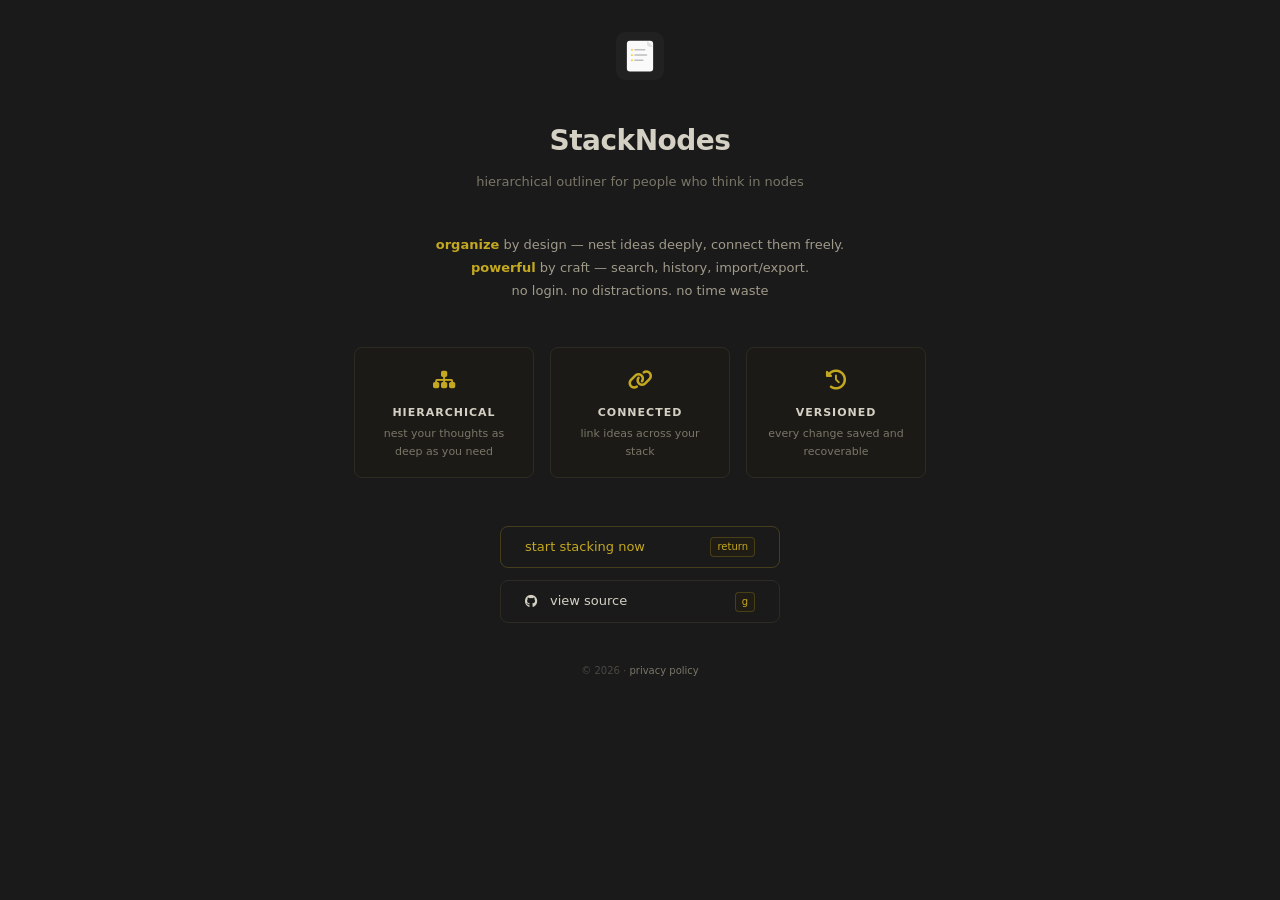
==== public/index.html @ b4d43af5 "StackNodes v0.1 (1) - Initial release Check CHANGELOG.md for a summary." ====
<!doctype html>
<html lang="en">
    <head>
        <meta charset="UTF-8" />
        <meta
            name="viewport"
            content="width=device-width, initial-scale=1.0, viewport-fit=cover"
        />

        <meta
            name="description"
            content="StackNodes — a hierarchical outliner for organizing and connecting your thoughts and ideas."
        />
        <meta property="og:title" content="StackNodes" />
        <meta
            property="og:description"
            content="A hierarchical outliner for organizing and connecting your thoughts and ideas."
        />
        <meta property="og:url" content="https://stacknodes.app" />
        <meta
            property="og:image"
            content="https://stacknodes.app/assets/icon.svg"
        />
        <meta name="theme-color" content="#bda40a" />

        <meta
            name="google-site-verification"
            content="H0dm1AWnuPcFSXgZITUCx4CrWYPC2OoqQcKuN2gvvbM"
        />

        <title>StackNodes</title>
        <link rel="icon" type="image/svg+xml" href="assets/icon.svg" />
        <link
            rel="stylesheet"
            href="https://cdnjs.cloudflare.com/ajax/libs/font-awesome/6.5.1/css/all.min.css"
        />
        <link rel="manifest" href="manifest.json" />
        <style>
            *, *::before, *::after {
                box-sizing: border-box;
                margin: 0;
                padding: 0;
            }

            html, body {
                height: 100%
                margin: 0;
            }

            body {
                background: #1a1a1a;
                color: #d4d0c4;
                font-family: "Sans", "Segoe UI";
                font-size: 15px;
                line-height: 1.6;
                -webkit-font-smoothing: antialiased;
                display: flex;
                align-items: center;
                justify-content: center;
            }

            .landing {
                text-align: center;
                padding: 32px;
                max-width: 640px;
                width: 100%;
            }

            .logo {
                margin-bottom: 32px;
            }

            .logo svg {
                width: 48px;
                height: 48px;
            }

            h1 {
                font-size: 28px;
                font-weight: 700;
                color: #d4d0c4;
                margin-bottom: 8px;
                letter-spacing: -0.5px;
            }

            .tagline {
                font-size: 13px;
                color: #7a7668;
                margin-bottom: 40px;
            }

            .desc {
                font-size: 13px;
                color: #a09a8a;
                max-width: 480px;
                margin: 0 auto 44px;
                line-height: 1.8;
            }

            .desc strong {
                color: #c4a820;
                font-weight: 700;
            }

            .pillars {
                display: flex;
                gap: 16px;
                justify-content: center;
                margin-bottom: 48px;
            }

            .pillar {
                background: #1c1a16;
                border: 1px solid #2e2b22;
                border-radius: 8px;
                padding: 16px;
                flex: 1;
                max-width: 180px;
            }

            .pillar-icon {
                font-size: 20px;
                color: #c4a820;
                margin-bottom: 8px;
            }

            .pillar-title {
                font-size: 11px;
                font-weight: 700;
                color: #d4d0c4;
                margin-bottom: 4px;
                text-transform: uppercase;
                letter-spacing: 1px;
            }

            .pillar-text {
                font-size: 11px;
                color: #7a7668;
            }

            .actions {
                display: flex;
                flex-direction: column;
                align-items: center;
                gap: 12px;
            }

            .btn {
                display: inline-flex;
                align-items: center;
                gap: 12px;
                background: none;
                border: 1px solid #2e2b22;
                border-radius: 8px;
                color: #d4d0c4;
                font-family: "Sans", "Segoe UI";
                font-size: 13px;
                padding: 10px 24px;
                cursor: pointer;
                text-decoration: none;
                transition: background 0.1s, border-color 0.1s;
                min-width: 280px;
                justify-content: center;
            }

            .btn:hover {
                background: #1c1a16;
                border-color: #3d3924;
            }

            .btn.primary {
                border-color: #c4a82040;
                color: #c4a820;
            }

            .btn.primary:hover {
                background: #c4a82008;
                border-color: #c4a82080;
            }

            .key-hint {
                display: inline-block;
                background: #1e1c14;
                color: #c4a820;
                border: 1px solid #c4a82040;
                border-radius: 4px;
                font-size: 10px;
                padding: 1px 6px;
                font-family: "Sans", "Segoe UI";
                min-width: 20px;
                text-align: center;
            }

            .btn .key-hint {
                margin-left: auto;
            }

            .footer {
                margin-top: 40px;
                font-size: 10px;
                color: #4a4840;
            }

            .footer a {
                color: #7a7668;
                text-decoration: none;
            }

            .footer a:hover {
                color: #c4a820;
            }
        </style>
    </head>
    <body>
        <div class="landing">
            <div class="logo">
                <svg
                    width="48"
                    height="48"
                    viewBox="0 0 512 512"
                    fill="none"
                    xmlns="http://www.w3.org/2000/svg"
                >
                    <rect width="512" height="512" rx="96" fill="#212121" />
                    <rect
                        x="116"
                        y="92"
                        width="280"
                        height="328"
                        rx="32"
                        fill="#FAFAFA"
                    />
                    <path
                        d="M332 92L396 156H356C342.745 156 332 145.255 332 132V92Z"
                        fill="#E0E0E0"
                    />
                    <circle cx="170" cy="190" r="10" fill="#FFC107" />
                    <rect
                        x="194"
                        y="182"
                        width="120"
                        height="16"
                        rx="8"
                        fill="#BDBDBD"
                    />
                    <circle cx="170" cy="246" r="10" fill="#FFC107" />
                    <rect
                        x="194"
                        y="238"
                        width="140"
                        height="16"
                        rx="8"
                        fill="#BDBDBD"
                    />
                    <circle cx="170" cy="302" r="10" fill="#FFC107" />
                    <rect
                        x="194"
                        y="294"
                        width="100"
                        height="16"
                        rx="8"
                        fill="#BDBDBD"
                    />
                </svg>
            </div>

            <h1>StackNodes</h1>
            <p class="tagline">
                hierarchical outliner for people who think in nodes
            </p>

            <p class="desc">
                <strong>organize</strong> by design &mdash; nest ideas deeply, connect them freely.<br />
                <strong>powerful</strong> by craft &mdash; search, history, import/export.<br />
                no login. no distractions. no time waste
            </p>

            <div class="pillars">
                <div class="pillar">
                    <div class="pillar-icon">
                        <i class="fa-solid fa-sitemap"></i>
                    </div>
                    <div class="pillar-title">hierarchical</div>
                    <div class="pillar-text">
                        nest your thoughts as deep as you need
                    </div>
                </div>
                <div class="pillar">
                    <div class="pillar-icon">
                        <i class="fa-solid fa-link"></i>
                    </div>
                    <div class="pillar-title">connected</div>
                    <div class="pillar-text">
                        link ideas across your stack
                    </div>
                </div>
                <div class="pillar">
                    <div class="pillar-icon">
                        <i class="fa-solid fa-history"></i>
                    </div>
                    <div class="pillar-title">versioned</div>
                    <div class="pillar-text">
                        every change saved and recoverable
                    </div>
                </div>
            </div>

            <div class="actions">
                <a href="app/index.html" class="btn primary" id="btn-start">
                    start stacking now
                    <span class="key-hint">return</span>
                </a>
                <a
                    href="https://github.com/ivaansridev/StackNodes"
                    class="btn"
                    id="btn-source"
                    target="_blank"
                    rel="noopener"
                >
                    <i class="fa-brands fa-github"></i> view source
                    <span class="key-hint">g</span>
                </a>
            </div>

            <p class="footer">
                &copy; 2026 &middot;
                <a
                    href="https://github.com/ivaansridev/StackNodes/blob/main/public/documentation/data/privacypolicy.md"
                    target="_blank"
                    rel="noopener"
                    title="its safe bro"
                >
                    privacy policy
                </a>
            </p>
        </div>

        <script>
            document.addEventListener("keydown", function (e) {
                if (e.key === "Enter") {
                    e.preventDefault();
                    document.getElementById("btn-start").click();
                } else if (e.key === "g" || e.key === "G") {
                    e.preventDefault();
                    document.getElementById("btn-source").click();
                }
            });
        </script>

        <!-- umami privacy tracking -->
        <script
            defer
            src="https://cloud.umami.is/script.js"
            data-website-id="2c8215df-d11d-49bf-8abc-461245584c25"
        ></script>
    </body>
</html>
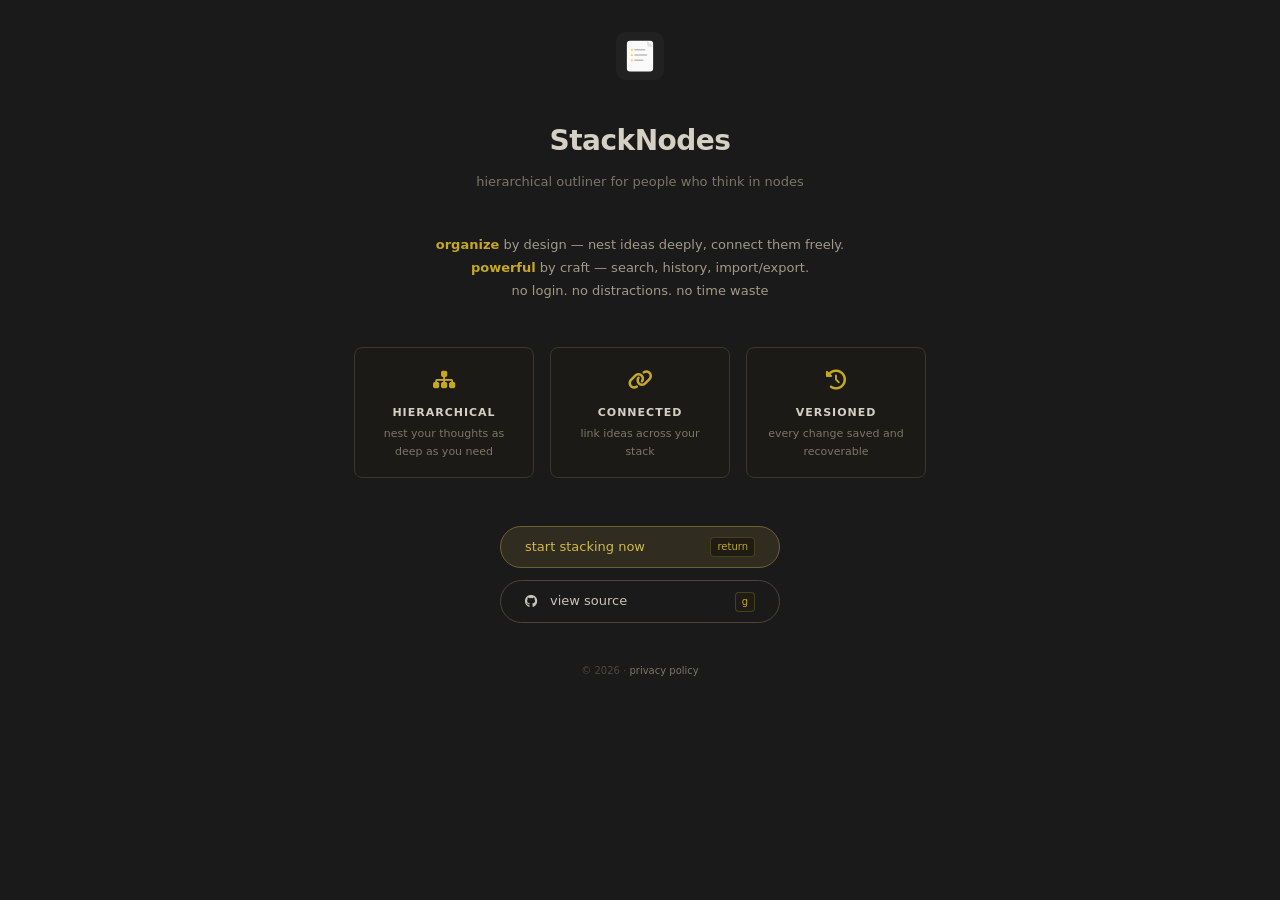
==== commit b811b3a0: "StackNodes v0.1.1 (2) - Some needed features Changes (CHANGELOG.md) - Added Focus mode: hides the to" ====
--- a/public/index.html
+++ b/public/index.html
@@ -30,6 +30,7 @@
 
         <title>StackNodes</title>
         <link rel="icon" type="image/svg+xml" href="assets/icon.svg" />
+        <link rel="stylesheet" href="app/std.css" />
         <link
             rel="stylesheet"
             href="https://cdnjs.cloudflare.com/ajax/libs/font-awesome/6.5.1/css/all.min.css"
@@ -111,7 +112,7 @@
 
             .pillar {
                 background: #1c1a16;
-                border: 1px solid #2e2b22;
+                border: 1px solid #3a372d;
                 border-radius: 8px;
                 padding: 16px;
                 flex: 1;
@@ -150,32 +151,35 @@
                 align-items: center;
                 gap: 12px;
                 background: none;
-                border: 1px solid #2e2b22;
-                border-radius: 8px;
-                color: #d4d0c4;
+                border: 1px solid #4a463b;
+                border-radius: 9999px;
+                color: #c8c3b6;
                 font-family: "Sans", "Segoe UI";
                 font-size: 13px;
                 padding: 10px 24px;
                 cursor: pointer;
                 text-decoration: none;
-                transition: background 0.1s, border-color 0.1s;
+                transition: background 0.12s, border-color 0.12s, color 0.12s;
                 min-width: 280px;
                 justify-content: center;
             }
 
             .btn:hover {
-                background: #1c1a16;
-                border-color: #3d3924;
+                background: #29271f;
+                border-color: #625d4c;
+                color: #e0dacb;
             }
 
             .btn.primary {
-                border-color: #c4a82040;
-                color: #c4a820;
+                background: #302d20;
+                border-color: #6d6030;
+                color: #d0b84a;
             }
 
             .btn.primary:hover {
-                background: #c4a82008;
-                border-color: #c4a82080;
+                background: #3a3522;
+                border-color: #857438;
+                color: #e0c95c;
             }
 
             .key-hint {
--- a/public/app/std.css
+++ b/public/app/std.css
@@ -0,0 +1,311 @@
+:root {
+  --std-fg: #d4d0c4;
+  --std-bg: #121212;
+  --std-border: #5a574d;
+  --std-hover-bg: #29271f;
+  --std-solid-bg: #3a382e;
+  --std-solid-fg: #e2ddce;
+  --std-solid-border: #4d493b;
+  --std-solid-hover-bg: #4a4635;
+
+  --std-size: 40px;
+  --std-pill-h: 40px;
+  --std-radius: 8px;
+  --std-icon-size: 20px;
+  --std-dur: 120ms;
+
+  --std-tooltip-bg: #3a3a3a;
+  --std-tooltip-fg: #f2f2f2;
+  --std-tooltip-gap: 8px;
+  --std-tooltip-arrow: 5px;
+}
+
+.std-btn {
+  display: inline-flex;
+  align-items: center;
+  justify-content: center;
+  gap: 8px;
+  font: inherit;
+  font-size: 14px;
+  font-weight: 500;
+  cursor: pointer;
+  border: 1.5px solid transparent;
+  color: var(--std-fg);
+  transition:
+    background-color var(--std-dur) ease,
+    border-color var(--std-dur) ease,
+    color var(--std-dur) ease,
+    filter var(--std-dur) ease;
+}
+
+.std-btn:disabled {
+  opacity: 0.35;
+  cursor: not-allowed;
+  pointer-events: none;
+}
+
+.std-btn:focus-visible {
+  outline: 2px solid var(--std-border);
+  outline-offset: 2px;
+}
+
+.std-btn-pill,
+.std-btn-pill-solid,
+.std-btn-pill-outlined,
+.std-btn-pill-ghost {
+  height: var(--std-pill-h);
+  padding: 0 20px;
+  border-radius: 9999px;
+}
+
+.std-btn-icon {
+  width: var(--std-size);
+  height: var(--std-size);
+  padding: 0;
+  border-radius: var(--std-radius);
+  font-size: var(--std-icon-size);
+}
+
+.std-btn-circle {
+  width: var(--std-size);
+  height: var(--std-size);
+  padding: 0;
+  border-radius: 50%;
+  font-size: var(--std-icon-size);
+}
+
+.std-btn-simple {
+  width: var(--std-size);
+  height: var(--std-size);
+  padding: 0;
+  border: none;
+  border-radius: 9999px;
+  background: transparent;
+  font-size: var(--std-icon-size);
+}
+
+.std-btn-simple:hover {
+  background: var(--std-hover-bg);
+}
+
+.std-btn-simple:active {
+  filter: brightness(0.95);
+}
+
+.std-btn-outlined {
+  background: transparent;
+  border-color: var(--std-border);
+}
+
+.std-btn-outlined:hover {
+  background: var(--std-hover-bg);
+}
+
+.std-btn-outlined:active {
+  filter: brightness(0.95);
+}
+
+.std-btn-solid {
+  background: var(--std-solid-bg);
+  color: var(--std-solid-fg);
+  border-color: var(--std-solid-border);
+}
+
+.std-btn-solid:hover {
+  background: var(--std-solid-hover-bg);
+  border-color: var(--std-solid-hover-bg);
+}
+
+.std-btn-solid:active {
+  filter: brightness(1.1);
+}
+
+.std-btn-ghost {
+  background: transparent;
+  border-color: transparent;
+  border-radius: 9999px;
+}
+
+.std-btn-ghost:hover {
+  background: var(--std-hover-bg);
+}
+
+.std-btn-ghost:active {
+  filter: brightness(0.95);
+}
+
+.std-btn-pill-solid {
+  background: var(--std-solid-bg);
+  color: var(--std-solid-fg);
+  border-color: var(--std-solid-border);
+}
+
+.std-btn-pill-solid:hover {
+  background: var(--std-solid-hover-bg);
+  border-color: var(--std-solid-hover-bg);
+}
+
+.std-btn-pill-solid:active {
+  filter: brightness(1.1);
+}
+
+.std-btn-pill-outlined {
+  background: transparent;
+  border-color: var(--std-border);
+}
+
+.std-btn-pill-outlined:hover {
+  background: var(--std-hover-bg);
+}
+
+.std-btn-pill-outlined:active {
+  filter: brightness(0.95);
+}
+
+.std-btn-pill-ghost {
+  background: transparent;
+  border-color: transparent;
+}
+
+.std-btn-pill-ghost:hover {
+  background: var(--std-hover-bg);
+}
+
+.std-btn-pill-ghost:active {
+  filter: brightness(0.95);
+}
+
+.std-btn-sm {
+  --std-size: 32px;
+  --std-pill-h: 32px;
+  font-size: 13px;
+}
+
+.std-btn-sm.std-btn-icon,
+.std-btn-sm.std-btn-circle,
+.std-btn-sm.std-btn-simple {
+  font-size: 16px;
+}
+
+.std-btn-lg {
+  --std-size: 48px;
+  --std-pill-h: 48px;
+  font-size: 15px;
+}
+
+.std-btn-lg.std-btn-icon,
+.std-btn-lg.std-btn-circle,
+.std-btn-lg.std-btn-simple {
+  font-size: 24px;
+}
+
+.std-tooltip {
+  position: relative;
+}
+
+.std-tooltip::before,
+.std-tooltip::after {
+  position: absolute;
+  z-index: 1000;
+  opacity: 0;
+  pointer-events: none;
+  transition:
+    opacity var(--std-dur) ease,
+    transform var(--std-dur) ease;
+}
+
+.std-tooltip::before {
+  content: attr(tooltip);
+  background: var(--std-tooltip-bg);
+  color: var(--std-tooltip-fg);
+  box-shadow: 0 2px 6px rgb(0 0 0 / 15%);
+  font-size: 12px;
+  line-height: 1.4;
+  white-space: nowrap;
+  padding: 5px 9px;
+  border-radius: 6px;
+}
+
+.std-tooltip::after {
+  content: "";
+  width: 0;
+  height: 0;
+  border: var(--std-tooltip-arrow) solid transparent;
+}
+
+.std-tooltip:hover::before,
+.std-tooltip:hover::after {
+  opacity: 1;
+}
+
+.std-tooltip-top::before {
+  bottom: calc(100% + var(--std-tooltip-gap));
+  left: 50%;
+  transform: translate(-50%, 4px);
+}
+
+.std-tooltip-top::after {
+  bottom: calc(100% + var(--std-tooltip-gap) - var(--std-tooltip-arrow));
+  left: 50%;
+  transform: translate(-50%, 4px);
+  border-top-color: var(--std-tooltip-bg);
+}
+
+.std-tooltip-top:hover::before,
+.std-tooltip-top:hover::after {
+  transform: translate(-50%, 0);
+}
+
+.std-tooltip-bottom::before {
+  top: calc(100% + var(--std-tooltip-gap));
+  left: 50%;
+  transform: translate(-50%, -4px);
+}
+
+.std-tooltip-bottom::after {
+  top: calc(100% + var(--std-tooltip-gap) - var(--std-tooltip-arrow));
+  left: 50%;
+  transform: translate(-50%, -4px);
+  border-bottom-color: var(--std-tooltip-bg);
+}
+
+.std-tooltip-bottom:hover::before,
+.std-tooltip-bottom:hover::after {
+  transform: translate(-50%, 0);
+}
+
+.std-tooltip-left::before {
+  right: calc(100% + var(--std-tooltip-gap));
+  top: 50%;
+  transform: translate(4px, -50%);
+}
+
+.std-tooltip-left::after {
+  right: calc(100% + var(--std-tooltip-gap) - var(--std-tooltip-arrow));
+  top: 50%;
+  transform: translate(4px, -50%);
+  border-left-color: var(--std-tooltip-bg);
+}
+
+.std-tooltip-left:hover::before,
+.std-tooltip-left:hover::after {
+  transform: translate(0, -50%);
+}
+
+.std-tooltip-right::before {
+  left: calc(100% + var(--std-tooltip-gap));
+  top: 50%;
+  transform: translate(-4px, -50%);
+}
+
+.std-tooltip-right::after {
+  left: calc(100% + var(--std-tooltip-gap) - var(--std-tooltip-arrow));
+  top: 50%;
+  transform: translate(-4px, -50%);
+  border-right-color: var(--std-tooltip-bg);
+}
+
+.std-tooltip-right:hover::before,
+.std-tooltip-right:hover::after {
+  transform: translate(0, -50%);
+}
